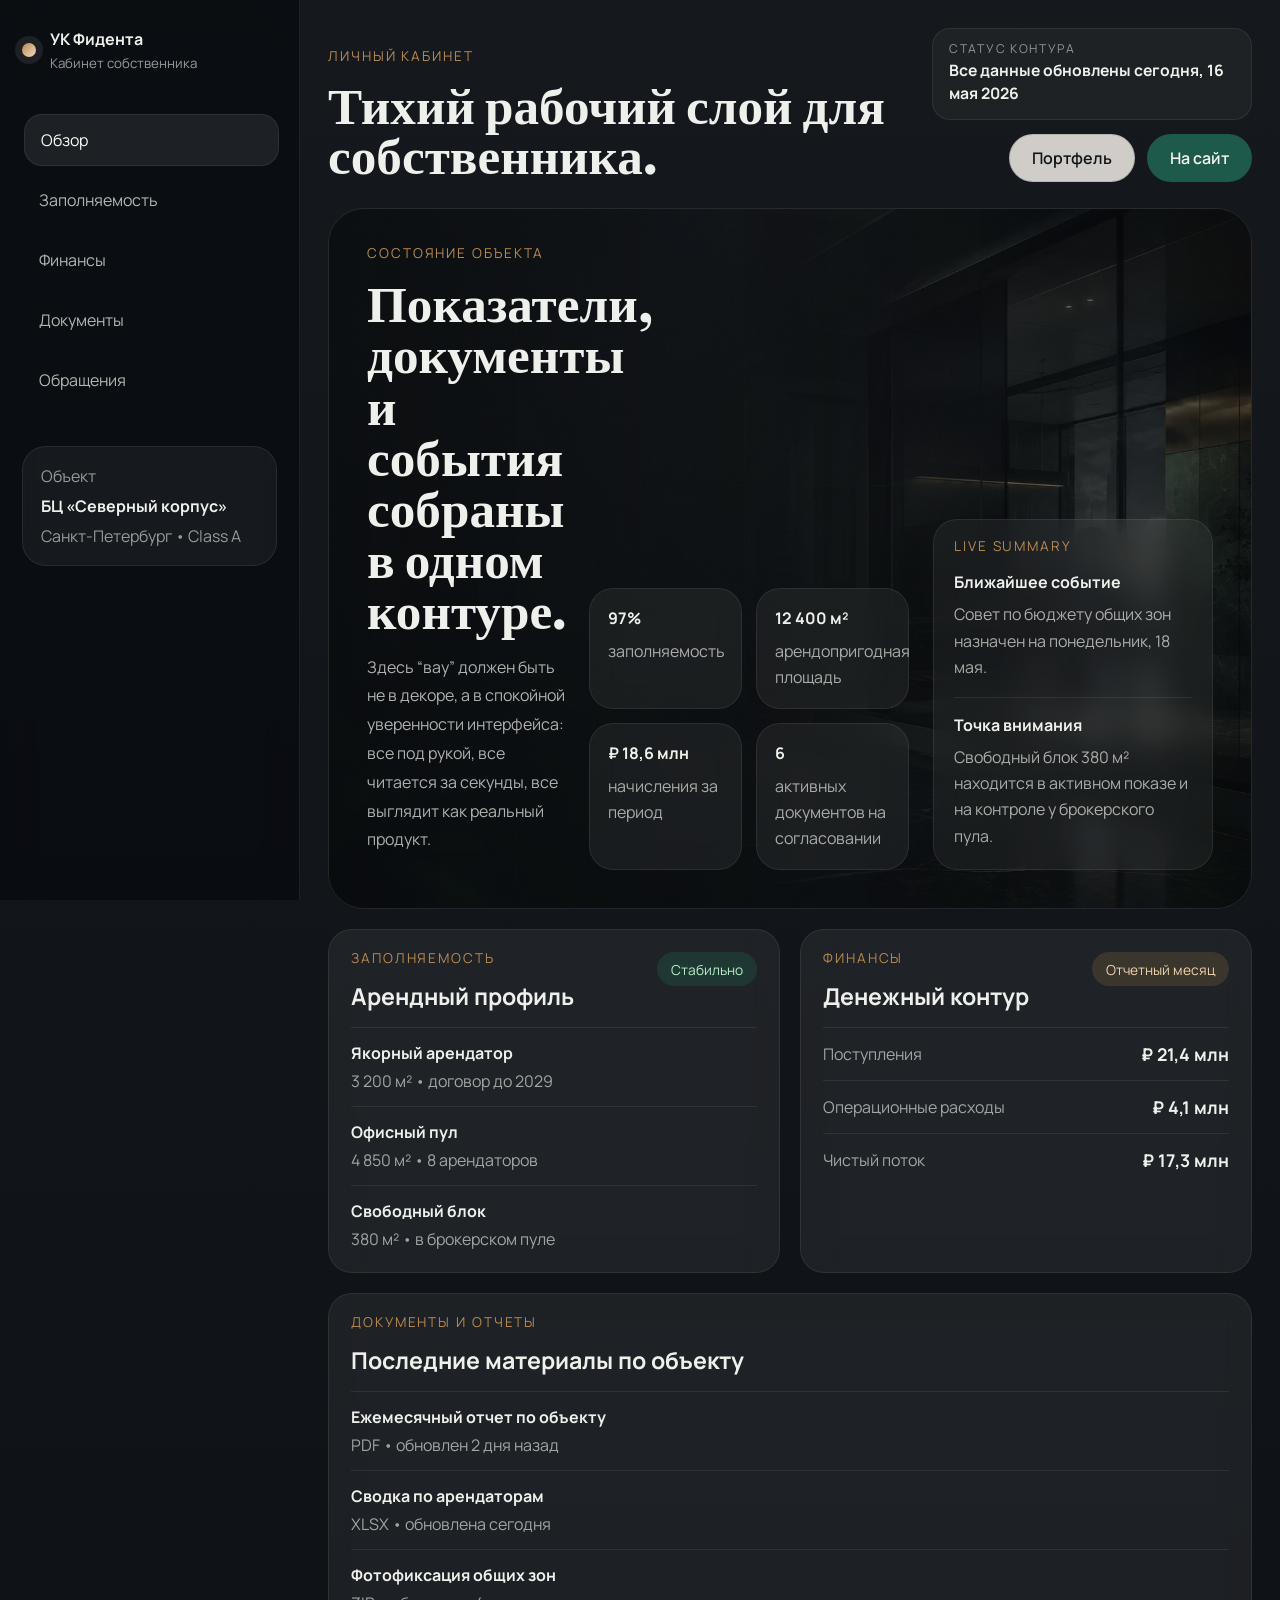
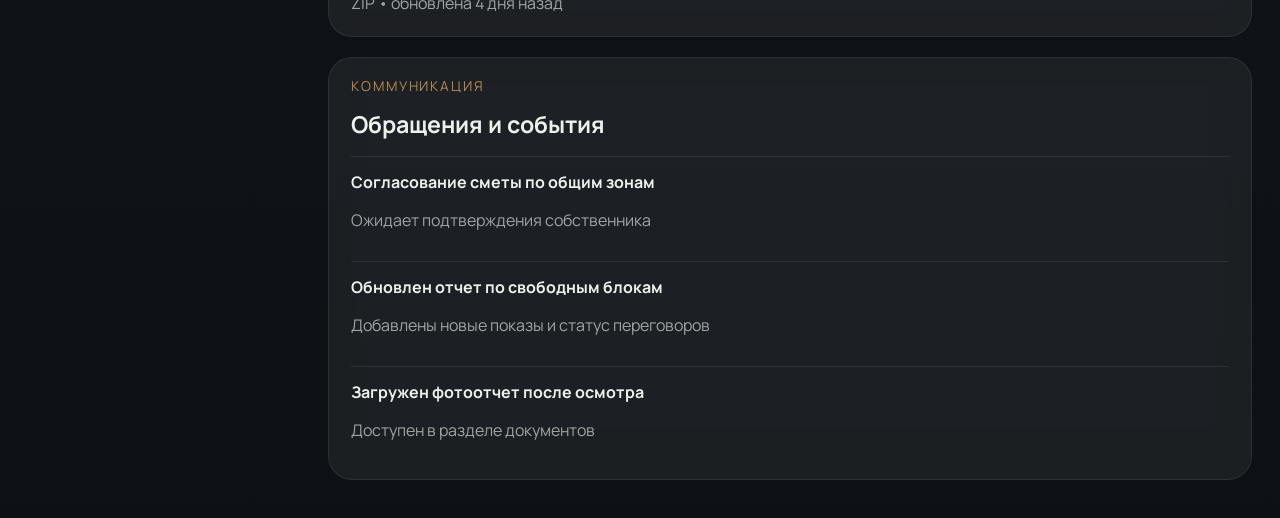
==== account.html @ 37220cd9 "Add files via upload" ====
<!doctype html>
<html lang="ru">
  
    <head>
      <meta charset="UTF-8" />
      <meta name="viewport" content="width=device-width, initial-scale=1.0" />
      <title>Кабинет собственника — УК Фидента</title>
      <meta name="description" content="Черновой концепт кабинета собственника для УК Фидента: показатели по объекту, заполняемость, документы, отчеты и обращения." />
      <link rel="preconnect" href="https://fonts.googleapis.com" />
      <link rel="preconnect" href="https://fonts.gstatic.com" crossorigin />
      <link
        href="https://fonts.googleapis.com/css2?family=Manrope:wght@400;500;600;700;800&family=Fraunces:opsz,wght@9..144,600;9..144,700&display=swap"
        rel="stylesheet"
      />
      <link rel="stylesheet" href="./styles.css" />
    </head>
  
  <body>
    <div class="dashboard-shell">
      
    <aside class="dashboard-sidebar reveal visible">
      <a class="dashboard-brand" href="./index.html">
        <span class="brand-mark"></span>
        <span>
          <strong>УК Фидента</strong>
          <small>Кабинет собственника</small>
        </span>
      </a>

      <nav class="dashboard-nav">
        <a class="dashboard-link active" href="#overview">Обзор</a>
        <a class="dashboard-link" href="#occupancy">Заполняемость</a>
        <a class="dashboard-link" href="#finance">Финансы</a>
        <a class="dashboard-link" href="#docs">Документы</a>
        <a class="dashboard-link" href="#requests">Обращения</a>
      </nav>

      <div class="dashboard-sidecard">
        <p>Объект</p>
        <strong>БЦ «Северный корпус»</strong>
        <span>Санкт-Петербург • Class A</span>
      </div>
    </aside>
  
      <main class="dashboard-main">
        
  <header class="dashboard-topbar reveal visible delay-1">
    <div>
      <p class="eyebrow">Личный кабинет</p>
      <h1>Тихий рабочий слой для собственника.</h1>
    </div>

    <div class="dashboard-topbar-side">
      <div class="dashboard-session">
        <span>Статус контура</span>
        <strong>Все данные обновлены сегодня, 16 мая 2026</strong>
      </div>

      <div class="dashboard-actions">
        <a class="button button-secondary" href="./objects.html">Портфель</a>
        <a class="button" href="./index.html">На сайт</a>
      </div>
    </div>
  </header>

  <section class="dashboard-hero reveal visible delay-2" id="overview">
    <div class="dashboard-hero-backdrop">
      <img src="./assets/fidenta-dashboard-backdrop.jpg" alt="" />
    </div>
    <div class="dashboard-hero-overlay"></div>

    <div class="dashboard-hero-content">
      <div class="dashboard-intro">
        <p class="eyebrow">Состояние объекта</p>
        <h2>Показатели, документы и события собраны в одном контуре.</h2>
        <p>
          Здесь “вау” должен быть не в декоре, а в спокойной уверенности интерфейса:
          все под рукой, все читается за секунды, все выглядит как реальный продукт.
        </p>
      </div>

      <div class="dashboard-kpis">
        <article>
          <span>97%</span>
          <p>заполняемость</p>
        </article>
        <article>
          <span>12 400 м²</span>
          <p>арендопригодная площадь</p>
        </article>
        <article>
          <span>₽ 18,6 млн</span>
          <p>начисления за период</p>
        </article>
        <article>
          <span>6</span>
          <p>активных документов на согласовании</p>
        </article>
      </div>

      <aside class="dashboard-hero-rail">
        <p class="eyebrow">Live summary</p>
        <div class="dashboard-rail-list">
          <article>
            <strong>Ближайшее событие</strong>
            <p>Совет по бюджету общих зон назначен на понедельник, 18 мая.</p>
          </article>
          <article>
            <strong>Точка внимания</strong>
            <p>Свободный блок 380 м² находится в активном показе и на контроле у брокерского пула.</p>
          </article>
        </div>
      </aside>
    </div>
  </section>

  <section class="dashboard-grid">
    <section class="dashboard-panel reveal" id="occupancy">
      <div class="panel-head">
        <div>
          <p class="eyebrow">Заполняемость</p>
          <h3>Арендный профиль</h3>
        </div>
        <span class="badge">Стабильно</span>
      </div>

      <div class="tenant-list">
        <article>
          <strong>Якорный арендатор</strong>
          <span>3 200 м² • договор до 2029</span>
        </article>
        <article>
          <strong>Офисный пул</strong>
          <span>4 850 м² • 8 арендаторов</span>
        </article>
        <article>
          <strong>Свободный блок</strong>
          <span>380 м² • в брокерском пуле</span>
        </article>
      </div>
    </section>

    <section class="dashboard-panel reveal delay-1" id="finance">
      <div class="panel-head">
        <div>
          <p class="eyebrow">Финансы</p>
          <h3>Денежный контур</h3>
        </div>
        <span class="badge badge-gold">Отчетный месяц</span>
      </div>

      <div class="finance-lines">
        <div><span>Поступления</span><strong>₽ 21,4 млн</strong></div>
        <div><span>Операционные расходы</span><strong>₽ 4,1 млн</strong></div>
        <div><span>Чистый поток</span><strong>₽ 17,3 млн</strong></div>
      </div>
    </section>

    <section class="dashboard-panel dashboard-panel-wide reveal delay-2" id="docs">
      <div class="panel-head">
        <div>
          <p class="eyebrow">Документы и отчеты</p>
          <h3>Последние материалы по объекту</h3>
        </div>
      </div>

      <div class="doc-list">
        <article>
          <strong>Ежемесячный отчет по объекту</strong>
          <span>PDF • обновлен 2 дня назад</span>
        </article>
        <article>
          <strong>Сводка по арендаторам</strong>
          <span>XLSX • обновлена сегодня</span>
        </article>
        <article>
          <strong>Фотофиксация общих зон</strong>
          <span>ZIP • обновлена 4 дня назад</span>
        </article>
      </div>
    </section>

    <section class="dashboard-panel dashboard-panel-wide reveal delay-3" id="requests">
      <div class="panel-head">
        <div>
          <p class="eyebrow">Коммуникация</p>
          <h3>Обращения и события</h3>
        </div>
      </div>

      <div class="activity-feed">
        <article>
          <strong>Согласование сметы по общим зонам</strong>
          <p>Ожидает подтверждения собственника</p>
        </article>
        <article>
          <strong>Обновлен отчет по свободным блокам</strong>
          <p>Добавлены новые показы и статус переговоров</p>
        </article>
        <article>
          <strong>Загружен фотоотчет после осмотра</strong>
          <p>Доступен в разделе документов</p>
        </article>
      </div>
    </section>
  </section>

      </main>
    </div>

    <script src="./app.js"></script>
  </body>
</html>
---- styles.css ----
:root {
  --bg: #f4efe7;
  --bg-soft: #efe7dc;
  --surface: rgba(255, 250, 244, 0.72);
  --surface-strong: rgba(255, 250, 244, 0.88);
  --ink: #111418;
  --muted: #505861;
  --line: rgba(17, 20, 24, 0.12);
  --accent: #1d5a4b;
  --accent-soft: #e0ebe7;
  --gold: #b88a4f;
  --shadow: 0 24px 60px rgba(15, 20, 24, 0.08);
  --radius: 22px;
  --content: min(1320px, calc(100vw - 56px));
}

* {
  box-sizing: border-box;
}

html {
  scroll-behavior: smooth;
}

body {
  margin: 0;
  font-family: "Manrope", sans-serif;
  color: var(--ink);
  background:
    radial-gradient(circle at top left, rgba(184, 138, 79, 0.12), transparent 22rem),
    radial-gradient(circle at 85% 22%, rgba(29, 90, 75, 0.08), transparent 26rem),
    linear-gradient(180deg, #f8f4ee 0%, var(--bg) 100%);
}

img {
  display: block;
  width: 100%;
}

a {
  color: inherit;
  text-decoration: none;
}

.site-shell {
  min-height: 100vh;
}

.topbar {
  position: fixed;
  z-index: 10;
  top: 20px;
  left: 50%;
  width: var(--content);
  transform: translateX(-50%);
  display: flex;
  align-items: center;
  justify-content: space-between;
  padding: 16px 18px;
  border: 1px solid rgba(255, 255, 255, 0.16);
  background: rgba(17, 20, 24, 0.48);
  backdrop-filter: blur(18px);
  border-radius: 999px;
  box-shadow: 0 18px 36px rgba(0, 0, 0, 0.14);
  transition:
    transform 220ms ease,
    padding 220ms ease,
    background 220ms ease,
    box-shadow 220ms ease,
    border-color 220ms ease;
}

.topbar.is-condensed {
  padding-top: 12px;
  padding-bottom: 12px;
  background: rgba(17, 20, 24, 0.72);
  box-shadow: 0 12px 28px rgba(0, 0, 0, 0.18);
}

.brand {
  display: inline-flex;
  align-items: center;
  gap: 14px;
}

.brand-mark {
  width: 14px;
  height: 14px;
  border-radius: 999px;
  background: linear-gradient(135deg, var(--gold), #f0dcc4);
  box-shadow: 0 0 0 7px rgba(255, 255, 255, 0.08);
}

.brand-copy {
  display: grid;
  gap: 1px;
  color: #f7f4ef;
}

.brand-copy strong {
  font-size: 0.95rem;
  font-weight: 700;
}

.brand-copy span {
  font-size: 0.74rem;
  color: rgba(247, 244, 239, 0.72);
}

.nav {
  display: inline-flex;
  gap: 28px;
  color: rgba(247, 244, 239, 0.84);
  font-size: 0.92rem;
}

.nav a {
  position: relative;
}

.nav a::after {
  content: "";
  position: absolute;
  left: 0;
  bottom: -5px;
  width: 100%;
  height: 1px;
  background: rgba(247, 244, 239, 0.7);
  transform: scaleX(0);
  transform-origin: right;
  transition: transform 220ms ease;
}

.nav a:hover::after {
  transform: scaleX(1);
  transform-origin: left;
}

.nav-dark {
  color: rgba(17, 20, 24, 0.78);
}

.nav-dark a::after {
  background: rgba(17, 20, 24, 0.7);
}

.button {
  display: inline-flex;
  align-items: center;
  justify-content: center;
  gap: 10px;
  min-height: 48px;
  padding: 0 22px;
  border: 1px solid transparent;
  border-radius: 999px;
  background: var(--accent);
  color: #f5f4f1;
  font-weight: 600;
  transition:
    transform 180ms ease,
    background 180ms ease,
    border-color 180ms ease,
    box-shadow 180ms ease;
}

.button:hover {
  transform: translateY(-2px);
  background: #143f35;
  box-shadow: 0 16px 30px rgba(20, 63, 53, 0.18);
}

.button-secondary {
  background: rgba(255, 250, 244, 0.8);
  color: var(--ink);
  border-color: rgba(17, 20, 24, 0.12);
}

.button-secondary:hover {
  background: rgba(255, 250, 244, 0.96);
}

.button-ghost {
  background: rgba(255, 255, 255, 0.08);
  border-color: rgba(255, 255, 255, 0.16);
}

.section-button {
  margin-top: 28px;
}

.text-link {
  display: inline-flex;
  align-items: center;
  margin-top: 26px;
  color: inherit;
  font-weight: 700;
  transition: transform 180ms ease, opacity 180ms ease;
}

.text-link::after {
  content: "↗";
  margin-left: 8px;
  font-size: 0.95rem;
  transition: transform 180ms ease;
}

.text-link:hover {
  transform: translateX(2px);
}

.text-link:hover::after {
  transform: translate(2px, -1px);
}

.hero {
  position: relative;
  min-height: 100svh;
  padding: 120px 0 52px;
  overflow: clip;
}

.hero-media,
.hero-overlay {
  position: absolute;
  inset: 0;
}

.hero-media img {
  width: 100%;
  height: 100%;
  object-fit: cover;
}

.hero-overlay {
  background:
    linear-gradient(90deg, rgba(10, 14, 17, 0.78) 0%, rgba(10, 14, 17, 0.52) 40%, rgba(10, 14, 17, 0.18) 100%),
    linear-gradient(180deg, rgba(10, 14, 17, 0.2) 0%, rgba(10, 14, 17, 0.48) 100%);
}

.hero-inner {
  position: relative;
  z-index: 1;
  width: var(--content);
  margin: 0 auto;
  min-height: calc(100svh - 172px);
  display: grid;
  align-content: end;
  gap: 30px;
}

.hero-stage {
  display: grid;
  grid-template-columns: minmax(0, 1.08fr) minmax(280px, 0.5fr);
  gap: 34px;
  align-items: end;
}

.hero-copy {
  max-width: 760px;
}

.hero-aside {
  justify-self: end;
  width: min(100%, 360px);
  padding: 28px 28px 30px;
  border-radius: 30px;
  background: linear-gradient(180deg, rgba(248, 244, 238, 0.12) 0%, rgba(248, 244, 238, 0.04) 100%);
  border: 1px solid rgba(248, 244, 238, 0.18);
  backdrop-filter: blur(16px);
  box-shadow: 0 28px 72px rgba(7, 10, 12, 0.16);
  transition:
    transform 260ms ease,
    border-color 260ms ease,
    box-shadow 260ms ease;
}

.hero-aside-label {
  margin: 0 0 18px;
  color: rgba(250, 247, 242, 0.72);
  font-size: 0.82rem;
  line-height: 1;
  letter-spacing: 0.16em;
  text-transform: uppercase;
}

.hero-aside-list {
  display: grid;
  gap: 18px;
}

.hero-aside-list article {
  padding-top: 18px;
  border-top: 1px solid rgba(248, 244, 238, 0.14);
}

.hero-aside-list article:first-child {
  padding-top: 0;
  border-top: 0;
}

.hero-aside-list span {
  display: block;
  margin-bottom: 9px;
  color: #faf7f2;
  font-weight: 700;
}

.hero-aside-list p {
  margin: 0;
  color: rgba(250, 247, 242, 0.7);
  line-height: 1.7;
}

.eyebrow {
  margin: 0 0 18px;
  font-size: 0.85rem;
  line-height: 1;
  text-transform: uppercase;
  letter-spacing: 0.14em;
  color: var(--gold);
}

.hero h1,
.section h2,
.footer h2 {
  margin: 0;
  font-family: "Fraunces", serif;
  font-weight: 700;
  letter-spacing: 0;
}

.hero h1 {
  max-width: 720px;
  color: #faf7f2;
  font-size: clamp(2.8rem, 5.6vw, 5.4rem);
  line-height: 0.92;
  text-wrap: balance;
}

.hero-text {
  max-width: 560px;
  margin: 24px 0 0;
  font-size: 1.08rem;
  line-height: 1.75;
  color: rgba(250, 247, 242, 0.78);
}

.hero-actions {
  display: flex;
  flex-wrap: wrap;
  gap: 14px;
  margin-top: 32px;
}

.hero-facts {
  display: grid;
  grid-template-columns: repeat(3, minmax(0, 1fr));
  gap: 16px;
  margin-top: 48px;
}

.hero-facts article {
  padding: 22px 24px 24px;
  border-radius: var(--radius);
  background: rgba(248, 244, 238, 0.12);
  border: 1px solid rgba(248, 244, 238, 0.18);
  backdrop-filter: blur(18px);
  transition:
    transform 240ms ease,
    border-color 240ms ease,
    background 240ms ease;
}

.hero-facts span {
  display: block;
  margin-bottom: 12px;
  color: #faf7f2;
  font-size: 1.65rem;
  font-weight: 700;
}

.hero-facts p {
  margin: 0;
  color: rgba(250, 247, 242, 0.74);
  line-height: 1.55;
}

.section {
  width: var(--content);
  margin: 0 auto;
  padding: 120px 0;
}

.section-grid,
.section-heading {
  display: grid;
  grid-template-columns: minmax(0, 1.18fr) minmax(260px, 0.82fr);
  gap: 56px;
  align-items: start;
}

.section h2,
.footer h2 {
  font-size: clamp(2rem, 4vw, 3.5rem);
  line-height: 1.02;
}

.section-copy,
.asset-copy p,
.callout-wrap p,
.footer-copy p {
  color: var(--muted);
  line-height: 1.8;
  font-size: 1.03rem;
}

.directions {
  padding-top: 40px;
}

.direction-layout {
  display: grid;
  grid-template-columns: minmax(0, 1.04fr) minmax(0, 0.96fr);
  gap: 24px;
  margin-top: 42px;
}

.direction-panel {
  padding: 34px 34px 38px;
  min-height: 100%;
  border-radius: 30px;
  background: linear-gradient(180deg, rgba(255, 251, 246, 0.9) 0%, rgba(239, 231, 220, 0.56) 100%);
  border: 1px solid rgba(17, 20, 24, 0.08);
  box-shadow: var(--shadow);
  transition:
    transform 240ms ease,
    box-shadow 240ms ease,
    border-color 240ms ease;
}

.direction-panel-accent {
  background:
    linear-gradient(180deg, rgba(30, 90, 75, 0.94) 0%, rgba(15, 42, 36, 0.98) 100%);
  color: #f7f2eb;
}

.direction-index {
  margin: 0 0 24px;
  color: var(--gold);
  font-size: 0.9rem;
  letter-spacing: 0.15em;
  text-transform: uppercase;
}

.direction-panel h3,
.timeline-step h3 {
  margin: 0;
  font-size: 1.65rem;
  line-height: 1.15;
}

.direction-panel p,
.timeline-step p {
  margin: 18px 0 0;
  color: inherit;
  line-height: 1.75;
}

.direction-panel:not(.direction-panel-accent) p {
  color: var(--muted);
}

.direction-panel ul {
  margin: 26px 0 0;
  padding: 0;
  list-style: none;
  display: grid;
  gap: 14px;
}

.direction-panel li {
  position: relative;
  padding-left: 22px;
  color: inherit;
}

.direction-panel:not(.direction-panel-accent) li {
  color: var(--ink);
}

.direction-panel li::before {
  content: "";
  position: absolute;
  left: 0;
  top: 0.62em;
  width: 8px;
  height: 8px;
  border-radius: 999px;
  background: var(--gold);
}

.asset-story {
  display: grid;
  grid-template-columns: 1.05fr 0.95fr;
  gap: 44px;
  align-items: stretch;
}

.asset-media {
  min-height: 620px;
  border-radius: 34px;
  overflow: hidden;
  box-shadow: var(--shadow);
}

.asset-media img {
  height: 100%;
  object-fit: cover;
}

.asset-copy {
  padding: 54px 8px 54px 10px;
  display: flex;
  flex-direction: column;
  justify-content: center;
}

.metrics-row {
  display: grid;
  gap: 18px;
  margin-top: 32px;
}

.metrics-row div {
  padding-top: 20px;
  border-top: 1px solid var(--line);
}

.metrics-row span {
  display: block;
  margin-bottom: 8px;
  color: var(--accent);
  font-weight: 700;
}

.timeline {
  display: grid;
  grid-template-columns: repeat(3, 1fr);
  gap: 22px;
  margin-top: 42px;
}

.timeline-step {
  position: relative;
  padding: 28px 24px 30px;
  border-top: 2px solid rgba(17, 20, 24, 0.16);
  background: rgba(255, 250, 244, 0.42);
}

.timeline-step::after {
  content: "";
  position: absolute;
  top: 26px;
  right: -11px;
  width: 1px;
  height: calc(100% - 52px);
  background: linear-gradient(180deg, rgba(17, 20, 24, 0.14) 0%, rgba(17, 20, 24, 0) 100%);
}

.timeline-step:last-child::after {
  display: none;
}

.timeline-step span {
  display: block;
  margin-bottom: 18px;
  color: var(--gold);
  font-size: 0.9rem;
  letter-spacing: 0.15em;
}

.callout-wrap {
  padding: 48px 52px;
  border-radius: 32px;
  background:
    linear-gradient(135deg, rgba(29, 90, 75, 0.98) 0%, rgba(18, 42, 36, 1) 100%);
  color: #f8f4ee;
  box-shadow: 0 28px 60px rgba(20, 34, 30, 0.24);
}

.callout-wrap p:not(.eyebrow) {
  max-width: 720px;
  color: rgba(248, 244, 238, 0.76);
}

.footer {
  width: var(--content);
  margin: 0 auto;
  padding: 0 0 86px;
  display: flex;
  align-items: end;
  justify-content: space-between;
  gap: 30px;
}

.footer-copy {
  max-width: 720px;
}

.footer-actions {
  display: flex;
  gap: 12px;
  flex-wrap: wrap;
}

.site-shell-light {
  background:
    radial-gradient(circle at top left, rgba(184, 138, 79, 0.08), transparent 24rem),
    linear-gradient(180deg, #fbf7f1 0%, #f2ece3 100%);
}

.topbar-light {
  background: rgba(255, 251, 246, 0.88);
  border-color: rgba(17, 20, 24, 0.08);
  box-shadow: 0 18px 36px rgba(17, 20, 24, 0.08);
}

.brand-dark .brand-mark {
  box-shadow: 0 0 0 7px rgba(29, 90, 75, 0.08);
}

.brand-copy-dark {
  color: var(--ink);
}

.brand-copy-dark span {
  color: rgba(17, 20, 24, 0.58);
}

.page-hero {
  width: var(--content);
  margin: 0 auto;
  padding: 170px 0 72px;
  display: grid;
  grid-template-columns: minmax(0, 0.92fr) minmax(0, 1.08fr);
  grid-template-areas:
    "media copy"
    "media panel";
  gap: 34px;
  align-items: stretch;
}

.page-hero-light {
  min-height: 100svh;
}

.page-hero-copy {
  grid-area: copy;
  padding: 42px 0 12px;
  display: flex;
  flex-direction: column;
  justify-content: center;
}

.page-hero-media {
  grid-area: media;
  min-height: 660px;
  border-radius: 34px;
  overflow: hidden;
  box-shadow: var(--shadow);
}

.page-hero-media img {
  width: 100%;
  height: 100%;
  object-fit: cover;
  transition: transform 900ms ease;
}

.page-hero h1 {
  margin: 0;
  max-width: 11ch;
  font-family: "Fraunces", serif;
  font-size: clamp(2.8rem, 5vw, 5rem);
  line-height: 0.94;
}

.hero-text-dark {
  color: var(--muted);
}

.hero-inline-stats {
  display: grid;
  grid-template-columns: repeat(2, minmax(0, 1fr));
  gap: 14px;
  margin-top: 26px;
}

.hero-inline-stats article {
  padding-top: 16px;
  border-top: 1px solid var(--line);
}

.hero-inline-stats span {
  display: block;
  margin-bottom: 8px;
  color: var(--accent);
  font-weight: 700;
}

.hero-inline-stats p {
  margin: 0;
  color: var(--muted);
  line-height: 1.7;
}

.page-hero-panel {
  grid-area: panel;
  padding: 28px;
  border-radius: 34px;
  background:
    linear-gradient(180deg, rgba(28, 71, 60, 0.96) 0%, rgba(15, 42, 36, 1) 100%);
  box-shadow: 0 28px 60px rgba(18, 28, 25, 0.18);
  align-self: end;
  transition:
    transform 260ms ease,
    box-shadow 260ms ease,
    border-color 260ms ease;
}

.stack-metrics {
  display: grid;
  gap: 16px;
  height: 100%;
}

.stack-metrics article {
  padding: 22px;
  border-radius: 24px;
  background: rgba(255, 250, 244, 0.08);
  border: 1px solid rgba(255, 250, 244, 0.12);
  transition:
    transform 220ms ease,
    background 220ms ease,
    border-color 220ms ease;
}

.stack-metrics span {
  display: block;
  margin-bottom: 10px;
  color: #faf7f2;
  font-weight: 700;
}

.stack-metrics p {
  margin: 0;
  color: rgba(250, 247, 242, 0.74);
  line-height: 1.7;
}

.split-band {
  display: grid;
  grid-template-columns: minmax(0, 1.08fr) minmax(0, 0.92fr);
  gap: 48px;
}

.split-band-list {
  display: grid;
  gap: 18px;
}

.split-band-stage {
  display: grid;
  grid-template-columns: minmax(0, 1fr) minmax(250px, 0.86fr);
  gap: 24px;
  align-items: start;
}

.check-item {
  display: grid;
  grid-template-columns: 16px 1fr;
  gap: 14px;
  align-items: start;
  padding-top: 18px;
  border-top: 1px solid var(--line);
}

.check-item span {
  display: block;
  width: 10px;
  height: 10px;
  margin-top: 0.6em;
  border-radius: 999px;
  background: var(--gold);
}

.check-item p {
  margin: 0;
  color: var(--ink);
  line-height: 1.7;
}

.investor-note {
  padding: 28px;
  border-radius: 28px;
  background: linear-gradient(180deg, rgba(255, 251, 246, 0.95) 0%, rgba(239, 231, 220, 0.72) 100%);
  border: 1px solid rgba(17, 20, 24, 0.08);
  box-shadow: var(--shadow);
  transition:
    transform 240ms ease,
    box-shadow 240ms ease,
    border-color 240ms ease;
}

.investor-note h3 {
  margin: 0;
  font-size: 1.5rem;
  line-height: 1.15;
}

.investor-note p:last-child {
  margin: 16px 0 0;
  color: var(--muted);
  line-height: 1.75;
}

.asset-story-wide {
  grid-template-columns: 0.92fr 1.08fr;
}

.objects-hero {
  position: relative;
  min-height: 100svh;
  padding: 118px 0 56px;
  overflow: clip;
}

.objects-hero-media,
.objects-hero-overlay {
  position: absolute;
  inset: 0;
}

.objects-hero-media img {
  width: 100%;
  height: 100%;
  object-fit: cover;
  transition: transform 900ms ease;
}

.objects-hero-overlay {
  background:
    linear-gradient(90deg, rgba(12, 16, 20, 0.82) 0%, rgba(12, 16, 20, 0.52) 45%, rgba(12, 16, 20, 0.16) 100%),
    linear-gradient(180deg, rgba(12, 16, 20, 0.12) 0%, rgba(12, 16, 20, 0.54) 100%);
}

.objects-hero-inner {
  position: relative;
  z-index: 1;
  width: var(--content);
  margin: 0 auto;
  min-height: calc(100svh - 174px);
  display: grid;
  align-content: end;
}

.objects-copy {
  max-width: 760px;
}

.objects-copy h1 {
  margin: 0;
  max-width: 11ch;
  color: #faf7f2;
  font-family: "Fraunces", serif;
  font-size: clamp(2.8rem, 5.8vw, 5.5rem);
  line-height: 0.94;
  text-wrap: balance;
}

.objects-fact-strip {
  display: grid;
  grid-template-columns: repeat(3, minmax(0, 1fr));
  gap: 16px;
  margin-top: 44px;
}

.objects-fact-strip article {
  padding: 22px 24px;
  border-radius: 24px;
  background: rgba(248, 244, 238, 0.1);
  border: 1px solid rgba(248, 244, 238, 0.16);
  backdrop-filter: blur(16px);
}

.objects-fact-strip span {
  display: block;
  margin-bottom: 10px;
  color: #faf7f2;
  font-weight: 700;
}

.objects-fact-strip p {
  margin: 0;
  color: rgba(250, 247, 242, 0.72);
  line-height: 1.65;
}

.cards-grid {
  display: grid;
  gap: 24px;
  margin-top: 42px;
}

.cards-grid-portfolio {
  grid-template-columns: repeat(12, minmax(0, 1fr));
}

.property-card {
  display: grid;
  align-content: start;
  grid-column: span 4;
  border-radius: 30px;
  overflow: hidden;
  background: rgba(255, 251, 246, 0.9);
  border: 1px solid rgba(17, 20, 24, 0.08);
  box-shadow: var(--shadow);
  transition:
    transform 240ms ease,
    box-shadow 240ms ease,
    border-color 240ms ease,
    background 240ms ease;
}

.property-card:hover {
  transform: translateY(-8px);
  box-shadow: 0 28px 60px rgba(15, 20, 24, 0.14);
  border-color: rgba(29, 90, 75, 0.18);
}

.property-image {
  aspect-ratio: 0.95;
}

.property-image img {
  width: 100%;
  height: 100%;
  object-fit: cover;
}

.property-copy {
  padding: 22px 22px 28px;
}

.property-meta {
  margin: 0 0 14px;
  color: var(--gold);
  font-size: 0.84rem;
  line-height: 1.4;
  letter-spacing: 0.1em;
  text-transform: uppercase;
}

.property-copy h3 {
  margin: 0;
  font-size: 1.45rem;
  line-height: 1.15;
}

.property-copy p:last-child {
  margin: 16px 0 0;
  color: var(--muted);
  line-height: 1.75;
}

.property-card-featured {
  grid-column: span 8;
  grid-template-columns: minmax(0, 1.04fr) minmax(280px, 0.96fr);
}

.property-card-featured .property-image {
  aspect-ratio: auto;
  min-height: 100%;
}

.property-card-featured .property-copy {
  padding: 30px 28px 34px;
  display: flex;
  flex-direction: column;
  justify-content: end;
}

.property-card-featured h3 {
  font-size: clamp(1.8rem, 2.3vw, 2.5rem);
}

.property-highlights {
  display: flex;
  flex-wrap: wrap;
  gap: 10px;
  margin-top: 22px;
}

.property-highlights span {
  display: inline-flex;
  align-items: center;
  min-height: 36px;
  padding: 0 14px;
  border-radius: 999px;
  background: rgba(29, 90, 75, 0.08);
  color: var(--accent);
  font-size: 0.88rem;
  font-weight: 700;
}

.showcase-panel {
  display: grid;
  grid-template-columns: minmax(0, 0.95fr) minmax(0, 1.05fr);
  gap: 42px;
  padding: 52px 48px;
  border-radius: 34px;
  background: linear-gradient(180deg, rgba(255, 251, 246, 0.94) 0%, rgba(239, 231, 220, 0.72) 100%);
  border: 1px solid rgba(17, 20, 24, 0.08);
  box-shadow: var(--shadow);
  transition:
    transform 240ms ease,
    box-shadow 240ms ease,
    border-color 240ms ease;
}

.showcase-right {
  display: grid;
  gap: 18px;
}

.showcase-right div {
  padding-top: 18px;
  border-top: 1px solid var(--line);
}

.showcase-right span {
  display: block;
  margin-bottom: 10px;
  color: var(--accent);
  font-weight: 700;
}

.showcase-right p {
  margin: 0;
  color: var(--muted);
  line-height: 1.75;
}

.application-panel {
  padding: 42px;
  border-radius: 34px;
  background: rgba(255, 251, 246, 0.82);
  border: 1px solid rgba(17, 20, 24, 0.08);
  box-shadow: var(--shadow);
  transition:
    transform 240ms ease,
    box-shadow 240ms ease,
    border-color 240ms ease;
}

.application-shell {
  display: grid;
  grid-template-columns: minmax(0, 0.84fr) minmax(0, 1.16fr);
  gap: 36px;
  align-items: start;
}

.application-steps {
  display: grid;
  gap: 16px;
  margin-top: 28px;
}

.application-steps article {
  display: grid;
  grid-template-columns: 38px 1fr;
  gap: 14px;
  align-items: start;
  padding-top: 16px;
  border-top: 1px solid var(--line);
}

.application-steps span {
  display: inline-flex;
  align-items: center;
  justify-content: center;
  width: 38px;
  height: 38px;
  border-radius: 999px;
  background: rgba(29, 90, 75, 0.08);
  color: var(--accent);
  font-size: 0.82rem;
  font-weight: 800;
  letter-spacing: 0.08em;
}

.application-steps p {
  margin: 6px 0 0;
  color: var(--muted);
  line-height: 1.7;
}

.application-form {
  display: grid;
  grid-template-columns: repeat(2, minmax(0, 1fr));
  gap: 18px;
  margin-top: 32px;
}

.application-form label {
  display: grid;
  gap: 10px;
}

.application-form label.full {
  grid-column: 1 / -1;
}

.application-form span {
  font-size: 0.92rem;
  font-weight: 600;
}

.application-form input,
.application-form textarea {
  width: 100%;
  border: 1px solid rgba(17, 20, 24, 0.12);
  border-radius: 18px;
  background: rgba(255, 255, 255, 0.92);
  padding: 16px 18px;
  font: inherit;
  color: var(--ink);
  transition:
    border-color 180ms ease,
    box-shadow 180ms ease,
    transform 180ms ease;
}

.application-form input:focus,
.application-form textarea:focus {
  outline: none;
  transform: translateY(-1px);
  border-color: rgba(29, 90, 75, 0.36);
  box-shadow: 0 0 0 4px rgba(29, 90, 75, 0.08);
}

.application-form textarea {
  resize: vertical;
  min-height: 132px;
}

.application-form button {
  margin-top: 8px;
  width: fit-content;
}

.detail-hero {
  position: relative;
  min-height: 100svh;
  padding: 118px 0 56px;
  overflow: clip;
}

.detail-hero-media,
.detail-hero-overlay {
  position: absolute;
  inset: 0;
}

.detail-hero-media img {
  width: 100%;
  height: 100%;
  object-fit: cover;
  transition: transform 900ms ease;
}

.detail-hero-overlay {
  background:
    linear-gradient(90deg, rgba(10, 14, 18, 0.84) 0%, rgba(10, 14, 18, 0.56) 42%, rgba(10, 14, 18, 0.16) 100%),
    linear-gradient(180deg, rgba(10, 14, 18, 0.12) 0%, rgba(10, 14, 18, 0.58) 100%);
}

.detail-hero-inner {
  position: relative;
  z-index: 1;
  width: var(--content);
  margin: 0 auto;
  min-height: calc(100svh - 174px);
  display: grid;
  align-content: end;
  gap: 28px;
}

.detail-hero-stage {
  display: grid;
  grid-template-columns: minmax(0, 1.04fr) minmax(280px, 0.5fr);
  gap: 30px;
  align-items: end;
}

.detail-hero-copy {
  max-width: 820px;
}

.detail-hero-rail {
  justify-self: end;
  width: min(100%, 360px);
  padding: 28px;
  border-radius: 28px;
  background: linear-gradient(180deg, rgba(248, 244, 238, 0.12) 0%, rgba(248, 244, 238, 0.04) 100%);
  border: 1px solid rgba(248, 244, 238, 0.16);
  backdrop-filter: blur(16px);
  box-shadow: 0 28px 72px rgba(7, 10, 12, 0.16);
  transition:
    transform 260ms ease,
    box-shadow 260ms ease,
    border-color 260ms ease;
}

.detail-rail-label {
  margin: 0 0 18px;
  color: rgba(250, 247, 242, 0.72);
  font-size: 0.82rem;
  line-height: 1;
  letter-spacing: 0.16em;
  text-transform: uppercase;
}

.detail-rail-list {
  display: grid;
  gap: 16px;
}

.detail-rail-list article {
  padding-top: 16px;
  border-top: 1px solid rgba(248, 244, 238, 0.14);
}

.detail-rail-list article:first-child {
  padding-top: 0;
  border-top: 0;
}

.detail-rail-list span {
  display: block;
  margin-bottom: 8px;
  color: #faf7f2;
  font-weight: 700;
}

.detail-rail-list p {
  margin: 0;
  color: rgba(250, 247, 242, 0.72);
  line-height: 1.7;
}

.detail-hero-copy h1 {
  margin: 0;
  max-width: 11ch;
  color: #faf7f2;
  font-family: "Fraunces", serif;
  font-size: clamp(2.9rem, 5.9vw, 5.7rem);
  line-height: 0.93;
  text-wrap: balance;
}

.detail-stats {
  display: grid;
  grid-template-columns: repeat(4, minmax(0, 1fr));
  gap: 16px;
  margin-top: 42px;
}

.detail-stats article {
  padding: 22px;
  border-radius: 24px;
  background: rgba(248, 244, 238, 0.1);
  border: 1px solid rgba(248, 244, 238, 0.16);
  backdrop-filter: blur(16px);
}

.detail-stats span {
  display: block;
  margin-bottom: 10px;
  color: #faf7f2;
  font-size: 1.42rem;
  font-weight: 700;
}

.detail-stats p {
  margin: 0;
  color: rgba(250, 247, 242, 0.72);
  line-height: 1.65;
}

.gallery-layout {
  display: grid;
  grid-template-columns: minmax(0, 0.82fr) minmax(0, 1.18fr);
  gap: 28px;
  align-items: stretch;
}

.gallery-tall,
.gallery-wide {
  border-radius: 30px;
  overflow: hidden;
  box-shadow: var(--shadow);
}

.gallery-tall {
  min-height: 620px;
}

.gallery-tall img,
.gallery-wide img {
  width: 100%;
  height: 100%;
  object-fit: cover;
}

.gallery-stack {
  display: grid;
  grid-template-rows: 0.8fr 1.2fr;
  gap: 24px;
}

.gallery-note {
  padding: 34px;
  border-radius: 30px;
  background: rgba(255, 251, 246, 0.88);
  border: 1px solid rgba(17, 20, 24, 0.08);
  box-shadow: var(--shadow);
  transition:
    transform 240ms ease,
    box-shadow 240ms ease,
    border-color 240ms ease;
}

.gallery-note p:last-child {
  color: var(--muted);
  line-height: 1.75;
}

.detail-cards {
  display: grid;
  grid-template-columns: repeat(3, minmax(0, 1fr));
  gap: 24px;
}

.detail-ledger {
  display: grid;
  grid-template-columns: repeat(3, minmax(0, 1fr));
  gap: 18px;
  margin-bottom: 28px;
}

.detail-ledger div {
  padding-top: 18px;
  border-top: 1px solid var(--line);
}

.detail-ledger span {
  display: block;
  margin-bottom: 8px;
  color: var(--accent);
  font-weight: 700;
}

.detail-ledger p {
  margin: 0;
  color: var(--muted);
  line-height: 1.7;
}

.detail-card {
  padding: 30px 28px 32px;
  border-top: 2px solid rgba(17, 20, 24, 0.16);
  background: rgba(255, 250, 244, 0.52);
  min-height: 100%;
  transition:
    transform 240ms ease,
    background 240ms ease,
    border-color 240ms ease;
}

.detail-card-featured {
  grid-column: span 2;
}

.detail-card h3 {
  margin: 0;
  font-size: 1.45rem;
  line-height: 1.15;
}

.detail-card p:last-child {
  margin: 16px 0 0;
  color: var(--muted);
  line-height: 1.75;
}

.dashboard-shell {
  min-height: 100vh;
  display: grid;
  grid-template-columns: 300px 1fr;
  background: linear-gradient(180deg, #15191d 0%, #0d1115 100%);
  color: #edf0eb;
}

.dashboard-sidebar {
  position: sticky;
  top: 0;
  height: 100vh;
  padding: 28px 22px;
  border-right: 1px solid rgba(255, 255, 255, 0.08);
  background: rgba(8, 11, 14, 0.72);
  backdrop-filter: blur(20px);
}

.dashboard-brand {
  display: inline-flex;
  align-items: center;
  gap: 14px;
}

.dashboard-brand span:last-child {
  display: grid;
  gap: 4px;
}

.dashboard-brand strong {
  font-size: 1rem;
}

.dashboard-brand small {
  color: rgba(237, 240, 235, 0.62);
}

.dashboard-nav {
  display: grid;
  gap: 8px;
  margin-top: 42px;
}

.dashboard-link {
  padding: 14px 16px;
  border-radius: 18px;
  color: rgba(237, 240, 235, 0.74);
  transition:
    background 180ms ease,
    color 180ms ease,
    transform 180ms ease,
    border-color 180ms ease;
  border: 1px solid transparent;
}

.dashboard-link:hover,
.dashboard-link.active {
  background: rgba(255, 255, 255, 0.08);
  color: #f8faf6;
  transform: translateX(2px);
}

.dashboard-sidecard {
  display: grid;
  gap: 8px;
  margin-top: 40px;
  padding: 18px;
  border-radius: 24px;
  background: rgba(255, 255, 255, 0.05);
  border: 1px solid rgba(255, 255, 255, 0.08);
}

.dashboard-sidecard p,
.dashboard-sidecard span {
  margin: 0;
  color: rgba(237, 240, 235, 0.6);
}

.dashboard-main {
  padding: 28px 28px 38px;
}

.dashboard-topbar {
  display: flex;
  align-items: end;
  justify-content: space-between;
  gap: 24px;
  margin-bottom: 22px;
}

.dashboard-topbar-side {
  display: grid;
  gap: 14px;
  justify-items: end;
}

.dashboard-session {
  display: grid;
  gap: 4px;
  padding: 14px 16px;
  min-width: 320px;
  border-radius: 18px;
  background: rgba(255, 255, 255, 0.04);
  border: 1px solid rgba(255, 255, 255, 0.08);
  transition:
    transform 240ms ease,
    background 240ms ease,
    border-color 240ms ease;
}

.dashboard-session span {
  color: rgba(237, 240, 235, 0.56);
  font-size: 0.76rem;
  line-height: 1;
  letter-spacing: 0.14em;
  text-transform: uppercase;
}

.dashboard-session strong {
  font-size: 0.98rem;
  line-height: 1.45;
}

.dashboard-topbar h1 {
  margin: 0;
  font-family: "Fraunces", serif;
  font-size: clamp(2.2rem, 4vw, 3.8rem);
  line-height: 0.98;
}

.dashboard-actions {
  display: flex;
  gap: 12px;
  flex-wrap: wrap;
}

.dashboard-hero {
  position: relative;
  overflow: hidden;
  border-radius: 36px;
  min-height: 480px;
  border: 1px solid rgba(255, 255, 255, 0.08);
}

.dashboard-hero-backdrop,
.dashboard-hero-overlay {
  position: absolute;
  inset: 0;
}

.dashboard-hero-backdrop img {
  width: 100%;
  height: 100%;
  object-fit: cover;
  transition: transform 900ms ease;
}

.dashboard-hero-overlay {
  background:
    linear-gradient(90deg, rgba(9, 12, 15, 0.82) 0%, rgba(9, 12, 15, 0.56) 45%, rgba(9, 12, 15, 0.2) 100%),
    linear-gradient(180deg, rgba(9, 12, 15, 0.28) 0%, rgba(9, 12, 15, 0.5) 100%);
}

.dashboard-hero-content {
  position: relative;
  z-index: 1;
  display: grid;
  grid-template-columns: minmax(0, 0.95fr) minmax(280px, 0.78fr) minmax(260px, 0.62fr);
  gap: 24px;
  align-items: end;
  height: 100%;
  padding: 34px;
}

.dashboard-intro h2 {
  margin: 0;
  font-family: "Fraunces", serif;
  font-size: clamp(2rem, 4vw, 3.4rem);
  line-height: 1;
}

.dashboard-intro p:last-child {
  max-width: 640px;
  color: rgba(237, 240, 235, 0.72);
  line-height: 1.8;
}

.dashboard-kpis {
  display: grid;
  grid-template-columns: repeat(2, minmax(0, 1fr));
  gap: 14px;
}

.dashboard-hero-rail {
  padding: 20px;
  border-radius: 24px;
  background: rgba(255, 255, 255, 0.05);
  border: 1px solid rgba(255, 255, 255, 0.08);
  backdrop-filter: blur(14px);
  transition:
    transform 240ms ease,
    background 240ms ease,
    border-color 240ms ease;
}

.dashboard-rail-list {
  display: grid;
  gap: 16px;
}

.dashboard-rail-list article {
  padding-top: 16px;
  border-top: 1px solid rgba(255, 255, 255, 0.08);
}

.dashboard-rail-list article:first-child {
  padding-top: 0;
  border-top: 0;
}

.dashboard-rail-list strong {
  display: block;
  margin-bottom: 8px;
}

.dashboard-rail-list p {
  margin: 0;
  color: rgba(237, 240, 235, 0.68);
  line-height: 1.65;
}

.dashboard-kpis article,
.dashboard-panel {
  border-radius: 24px;
  background: rgba(255, 255, 255, 0.06);
  border: 1px solid rgba(255, 255, 255, 0.08);
  backdrop-filter: blur(14px);
  transition:
    transform 220ms ease,
    border-color 220ms ease,
    background 220ms ease;
}

.dashboard-kpis article:hover,
.dashboard-panel:hover {
  transform: translateY(-4px);
  border-color: rgba(184, 138, 79, 0.26);
  background: rgba(255, 255, 255, 0.08);
}

.dashboard-kpis article {
  padding: 18px;
}

.dashboard-kpis span {
  display: block;
  margin-bottom: 10px;
  font-weight: 700;
}

.dashboard-kpis p {
  margin: 0;
  color: rgba(237, 240, 235, 0.68);
  line-height: 1.6;
}

.dashboard-grid {
  display: grid;
  grid-template-columns: repeat(2, minmax(0, 1fr));
  gap: 20px;
  margin-top: 20px;
}

.dashboard-panel {
  padding: 22px;
}

.dashboard-panel-wide {
  grid-column: 1 / -1;
}

.panel-head {
  display: flex;
  align-items: start;
  justify-content: space-between;
  gap: 16px;
  margin-bottom: 18px;
}

.panel-head h3 {
  margin: 0;
  font-size: 1.45rem;
  line-height: 1.1;
}

.badge {
  display: inline-flex;
  align-items: center;
  min-height: 34px;
  padding: 0 14px;
  border-radius: 999px;
  background: rgba(40, 184, 120, 0.14);
  color: #b6ebca;
  font-size: 0.86rem;
}

.badge-gold {
  background: rgba(184, 138, 79, 0.18);
  color: #f0d3ad;
}

.tenant-list,
.doc-list,
.activity-feed,
.finance-lines {
  display: grid;
  gap: 14px;
}

.tenant-list article,
.doc-list article,
.activity-feed article,
.finance-lines div {
  padding-top: 14px;
  border-top: 1px solid rgba(255, 255, 255, 0.08);
}

.tenant-list strong,
.doc-list strong,
.activity-feed strong {
  display: block;
  margin-bottom: 6px;
}

.tenant-list span,
.doc-list span,
.activity-feed p,
.finance-lines span {
  color: rgba(237, 240, 235, 0.64);
}

.finance-lines div {
  display: flex;
  align-items: center;
  justify-content: space-between;
  gap: 16px;
}

.finance-lines strong {
  font-size: 1.1rem;
}

@media (min-width: 1280px) {
  .topbar {
    top: 22px;
    padding-left: 22px;
    padding-right: 22px;
  }

  .hero {
    padding-top: 132px;
    padding-bottom: 60px;
  }

  .hero h1 {
    max-width: 12ch;
    font-size: clamp(4rem, 5.2vw, 6.35rem);
  }

  .hero-text {
    max-width: 590px;
    font-size: 1.1rem;
  }

  .hero-facts {
    grid-template-columns: 1.3fr 1fr 1fr;
    gap: 18px;
    margin-top: 18px;
  }

  .section {
    padding: 136px 0;
  }

  .asset-story,
  .asset-story-wide {
    grid-template-columns: minmax(0, 1fr) minmax(320px, 0.86fr);
  }

  .asset-media {
    min-height: 700px;
  }

  .page-hero {
    padding-top: 184px;
    padding-bottom: 90px;
  }

  .page-hero h1,
  .objects-copy h1,
  .detail-hero-copy h1 {
    max-width: 12ch;
  }

  .page-hero-panel {
    padding: 32px;
  }

  .hero-inline-stats {
    max-width: 640px;
  }

  .objects-hero,
  .detail-hero {
    padding-top: 132px;
    padding-bottom: 60px;
  }

  .detail-hero-stage {
    grid-template-columns: minmax(0, 1.02fr) minmax(320px, 0.48fr);
  }

  .detail-ledger {
    grid-template-columns: 1.08fr 1fr 0.92fr;
  }

  .objects-fact-strip {
    grid-template-columns: 1.2fr 1fr 1fr;
  }

  .property-card-featured .property-copy {
    padding-right: 34px;
  }

  .showcase-left h2 {
    max-width: 10ch;
  }

  .application-shell {
    gap: 52px;
  }

  .dashboard-hero-content {
    grid-template-columns: minmax(0, 1fr) minmax(320px, 0.86fr) minmax(280px, 0.68fr);
    padding: 38px;
  }

  .dashboard-topbar {
    margin-bottom: 26px;
  }
}

.reveal {
  opacity: 0;
  transform: translateY(28px) scale(0.985);
  transition:
    opacity 760ms ease,
    transform 760ms cubic-bezier(0.22, 1, 0.36, 1);
}

.reveal.visible {
  opacity: 1;
  transform: translateY(0) scale(1);
}

.motion-surface {
  position: relative;
  transform-style: preserve-3d;
}

.motion-surface::before {
  content: "";
  position: absolute;
  inset: 0;
  border-radius: inherit;
  background:
    radial-gradient(
      240px circle at var(--mx, 50%) var(--my, 50%),
      rgba(255, 255, 255, 0.14),
      transparent 55%
    );
  opacity: 0;
  pointer-events: none;
  transition: opacity 220ms ease;
}

.motion-surface:hover::before {
  opacity: 1;
}

@media (hover: hover) and (pointer: fine) {
  .hero-aside:hover,
  .page-hero-panel:hover,
  .investor-note:hover,
  .application-panel:hover,
  .detail-hero-rail:hover,
  .gallery-note:hover,
  .showcase-panel:hover,
  .dashboard-session:hover,
  .dashboard-hero-rail:hover {
    transform: translateY(-6px);
    box-shadow: 0 34px 72px rgba(15, 20, 24, 0.16);
  }

  .hero-facts article:hover {
    transform: translateY(-4px);
    border-color: rgba(248, 244, 238, 0.3);
    background: rgba(248, 244, 238, 0.16);
  }

  .direction-panel:hover {
    transform: translateY(-8px);
    box-shadow: 0 30px 66px rgba(15, 20, 24, 0.12);
    border-color: rgba(29, 90, 75, 0.16);
  }

  .stack-metrics article:hover,
  .detail-card:hover {
    transform: translateY(-4px);
  }

  .stack-metrics article:hover {
    background: rgba(255, 250, 244, 0.12);
    border-color: rgba(255, 250, 244, 0.18);
  }

  .showcase-panel:hover,
  .application-panel:hover,
  .gallery-note:hover,
  .investor-note:hover {
    border-color: rgba(29, 90, 75, 0.16);
  }

  .detail-card:hover {
    background: rgba(255, 250, 244, 0.72);
    border-top-color: rgba(29, 90, 75, 0.3);
  }

  .dashboard-link:hover,
  .dashboard-link.active {
    border-color: rgba(255, 255, 255, 0.08);
  }
}

.delay-1 {
  transition-delay: 80ms;
}

.delay-2 {
  transition-delay: 160ms;
}

.delay-3 {
  transition-delay: 240ms;
}

.delay-4 {
  transition-delay: 320ms;
}

@media (max-width: 1080px) {
  .topbar {
    border-radius: 28px;
    width: min(100vw - 28px, 1180px);
    top: 14px;
    padding: 16px;
  }

  .nav {
    display: none;
  }

  .hero-facts,
  .hero-stage,
  .section-grid,
  .section-heading,
  .direction-layout,
  .asset-story,
  .page-hero,
  .split-band,
  .split-band-stage,
  .detail-stats,
  .detail-ledger,
  .detail-hero-stage,
  .gallery-layout,
  .detail-cards,
  .objects-fact-strip,
  .cards-grid-portfolio,
  .showcase-panel,
  .timeline,
  .footer,
  .dashboard-shell,
  .application-shell,
  .dashboard-hero-content,
  .dashboard-kpis,
  .dashboard-grid {
    grid-template-columns: 1fr;
  }

  .dashboard-sidebar {
    position: relative;
    height: auto;
    border-right: 0;
    border-bottom: 1px solid rgba(255, 255, 255, 0.08);
  }

  .dashboard-main {
    padding-top: 18px;
  }

  .hero-inner {
    min-height: auto;
    padding-top: 72px;
  }

  .hero-aside {
    width: 100%;
    justify-self: stretch;
  }

  .detail-hero-rail {
    width: 100%;
    justify-self: stretch;
  }

  .timeline-step::after {
    display: none;
  }

  .asset-media {
    min-height: 420px;
  }

  .property-card,
  .property-card-featured {
    grid-column: auto;
  }

  .property-card-featured {
    grid-template-columns: 1fr;
  }

  .detail-card-featured {
    grid-column: auto;
  }

  .dashboard-topbar-side {
    justify-items: start;
  }

  .dashboard-session {
    min-width: 0;
    width: 100%;
  }

  .application-form {
    grid-template-columns: 1fr;
  }

  .footer {
    align-items: start;
  }
}

@media (max-width: 720px) {
  :root {
    --content: min(100vw - 28px, 1180px);
    --radius: 18px;
  }

  .topbar {
    align-items: start;
    gap: 14px;
    flex-direction: column;
  }

  .dashboard-topbar {
    align-items: start;
    flex-direction: column;
  }

  .dashboard-topbar-side {
    width: 100%;
  }

  .hero {
    padding-top: 148px;
  }

  .hero h1 {
    max-width: 10ch;
    font-size: clamp(2.35rem, 11vw, 3.25rem);
    line-height: 0.96;
  }

  .hero-text {
    font-size: 1rem;
  }

  .hero-inline-stats {
    grid-template-columns: 1fr;
  }

  .page-hero {
    padding-top: 148px;
    gap: 20px;
    grid-template-areas:
      "copy"
      "media"
      "panel";
  }

  .page-hero h1 {
    max-width: 9ch;
    font-size: clamp(2.15rem, 10vw, 3rem);
    line-height: 0.98;
  }

  .objects-hero {
    padding-top: 148px;
  }

  .detail-hero {
    padding-top: 148px;
  }

  .dashboard-hero {
    min-height: auto;
  }

  .objects-copy h1 {
    max-width: 8ch;
    font-size: clamp(2.2rem, 10vw, 3.2rem);
    line-height: 0.98;
  }

  .detail-hero-copy h1 {
    max-width: 8ch;
    font-size: clamp(2.2rem, 10vw, 3.25rem);
    line-height: 0.98;
  }

  .dashboard-topbar h1,
  .dashboard-intro h2 {
    font-size: clamp(1.9rem, 9vw, 2.9rem);
  }

  .gallery-stack {
    grid-template-rows: auto auto;
  }

  .gallery-tall {
    min-height: 420px;
  }

  .application-shell {
    gap: 28px;
  }

  .property-highlights {
    gap: 8px;
  }

  .hero-facts article,
  .hero-aside,
  .direction-panel,
  .callout-wrap,
  .page-hero-panel,
  .application-panel,
  .gallery-note,
  .investor-note,
  .detail-hero-rail,
  .dashboard-hero-rail {
    padding-left: 22px;
    padding-right: 22px;
  }

  .showcase-panel {
    padding: 24px 22px;
  }

  .section,
  .footer {
    padding-top: 84px;
  }

  .section h2,
  .footer h2 {
    font-size: clamp(1.9rem, 9vw, 2.7rem);
  }

  .asset-copy {
    padding: 12px 0 0;
  }
}
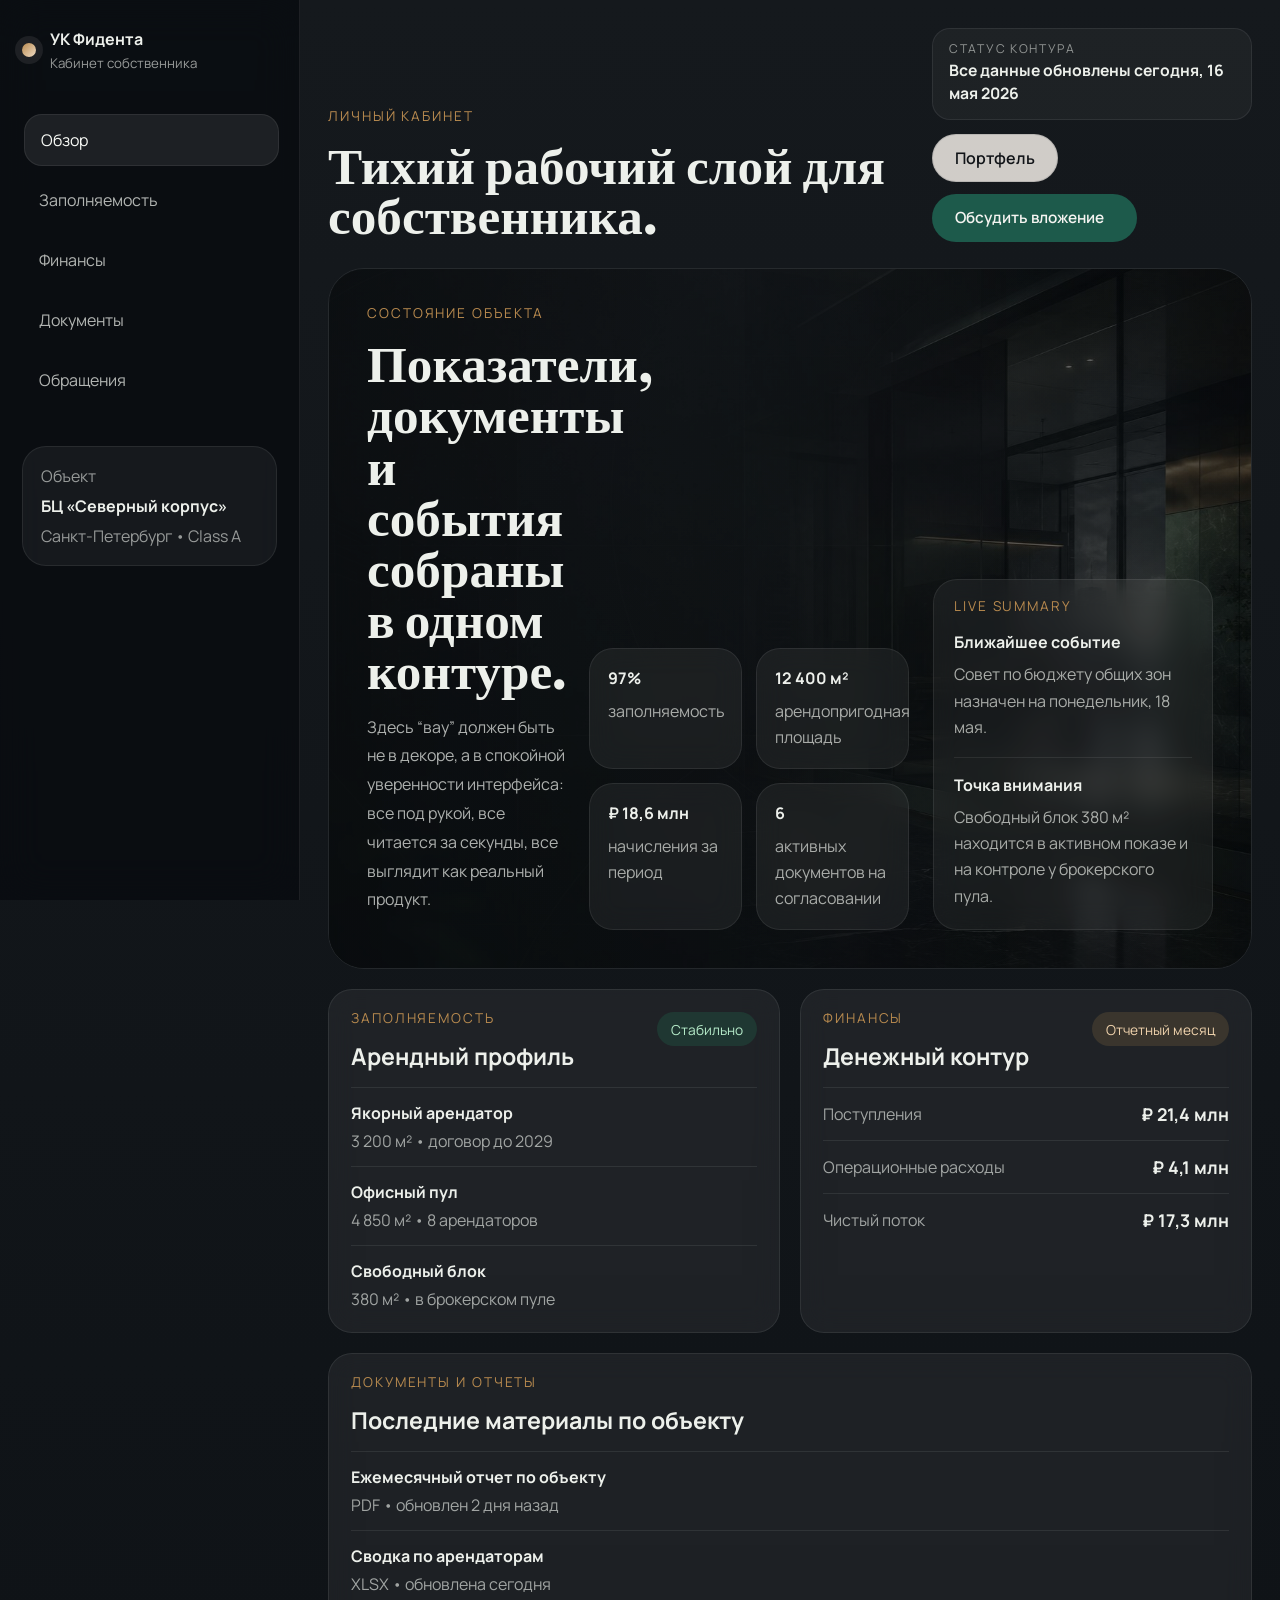
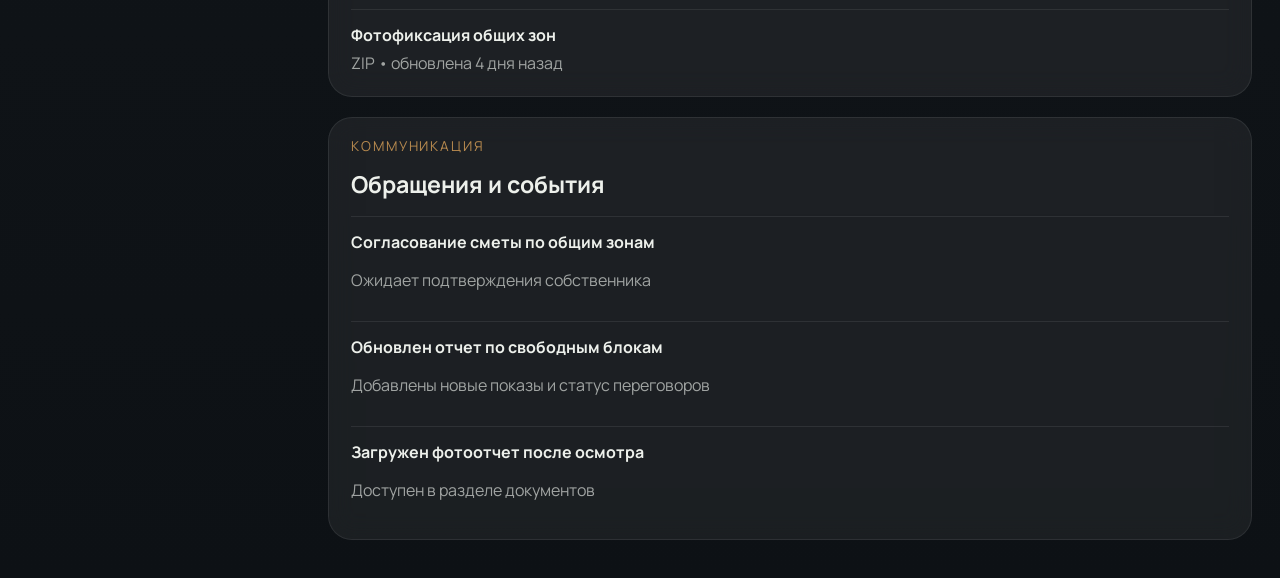
==== commit 6c27556d: "Update account.html" ====
--- a/account.html
+++ b/account.html
@@ -13,6 +13,7 @@
         rel="stylesheet"
       />
       <link rel="stylesheet" href="./styles.css" />
+      <link rel="stylesheet" href="./v4-quest1.css" />
     </head>
   
   <body>
--- a/v4-quest1.css
+++ b/v4-quest1.css
@@ -0,0 +1,51 @@
+/* V4 Quest 1: header polish */
+
+.topbar > .button {
+  font-size: 0 !important;
+  min-width: 132px;
+}
+
+.topbar > .button::before {
+  content: "Войти в ЛК";
+  font-size: 0.96rem;
+  line-height: 1;
+}
+
+@media (max-width: 760px) {
+  .topbar {
+    gap: 12px;
+  }
+
+  .topbar .brand {
+    min-width: 0;
+    flex: 1 1 auto;
+  }
+
+  .topbar .brand-copy strong {
+    font-size: clamp(1.18rem, 4.9vw, 1.55rem) !important;
+  }
+
+  .topbar .brand-copy span {
+    font-size: clamp(0.72rem, 2.7vw, 0.9rem) !important;
+  }
+
+  .topbar > .button {
+    min-width: 112px;
+    padding-left: 16px;
+    padding-right: 16px;
+  }
+
+  .topbar > .button::before {
+    font-size: 0.86rem;
+  }
+}
+
+.dashboard-actions .button:last-child {
+  font-size: 0 !important;
+}
+
+.dashboard-actions .button:last-child::before {
+  content: "Обсудить вложение";
+  font-size: 0.96rem;
+  line-height: 1;
+}
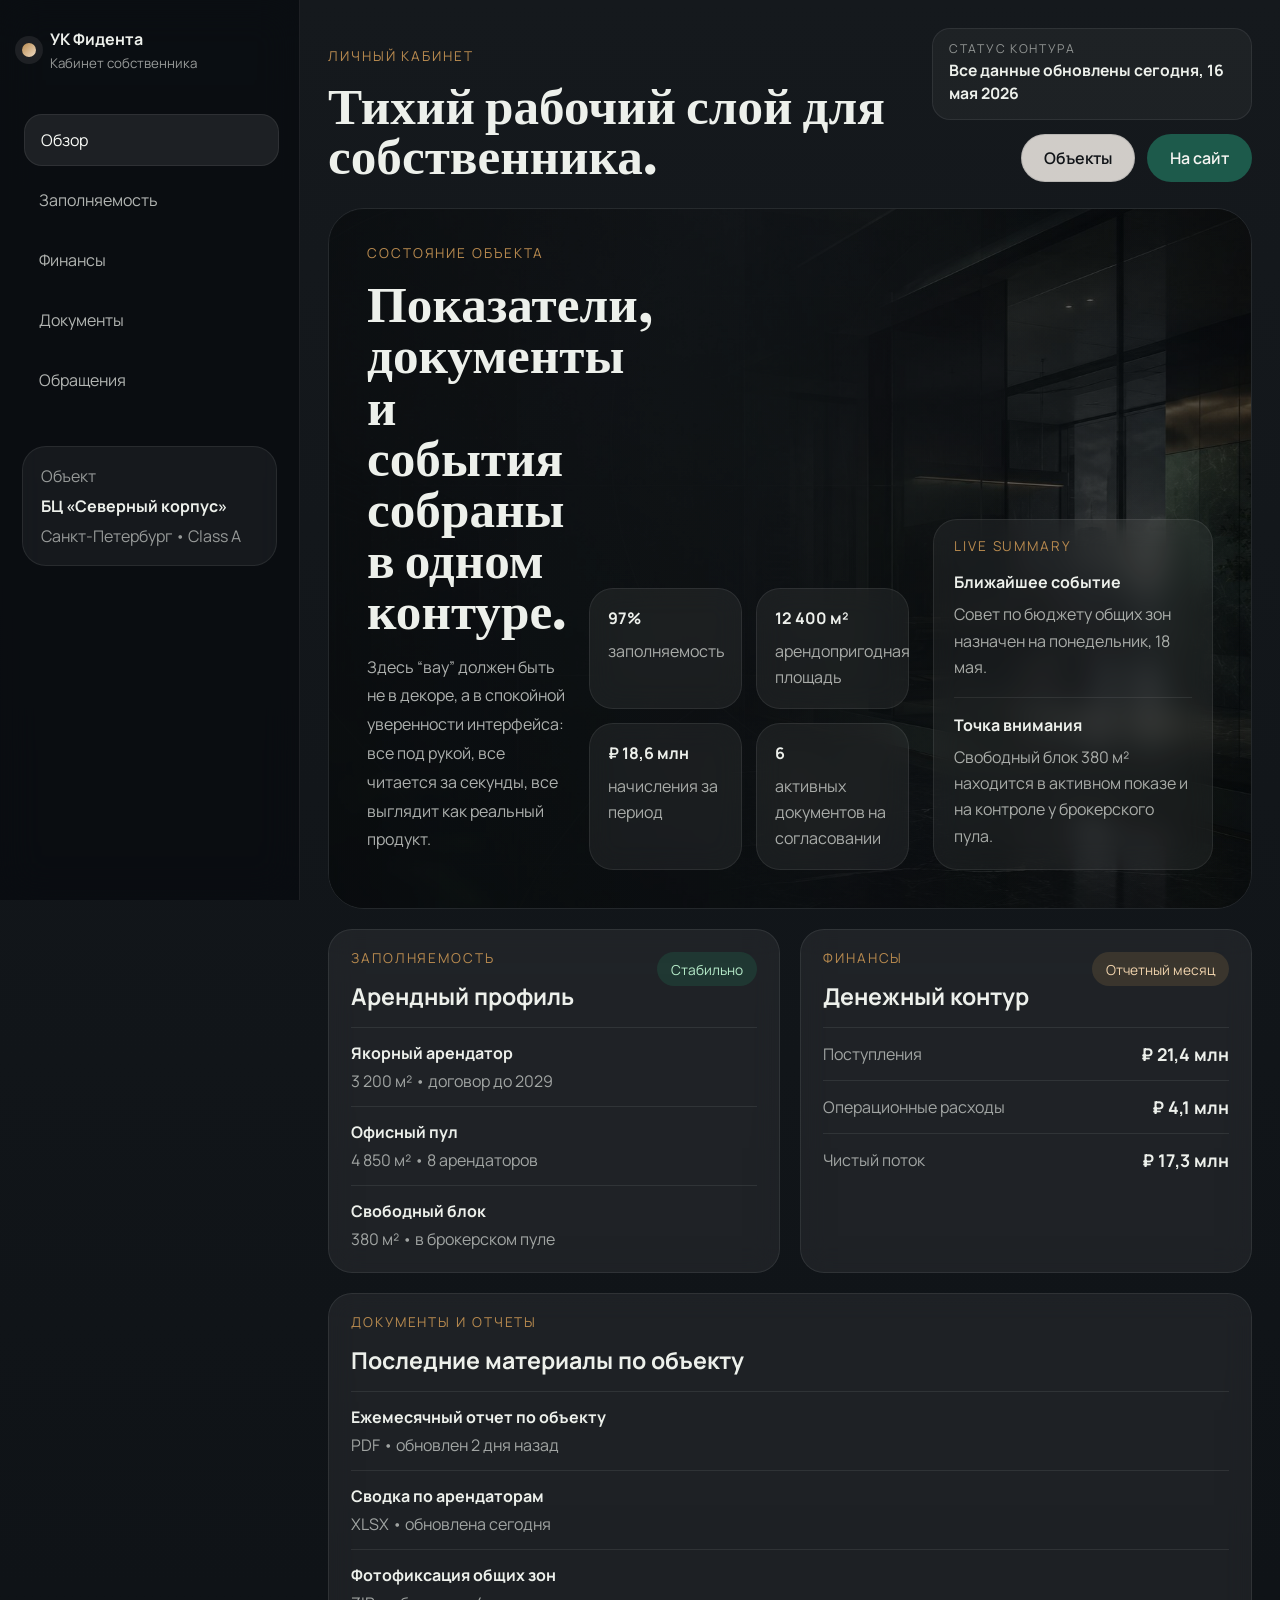
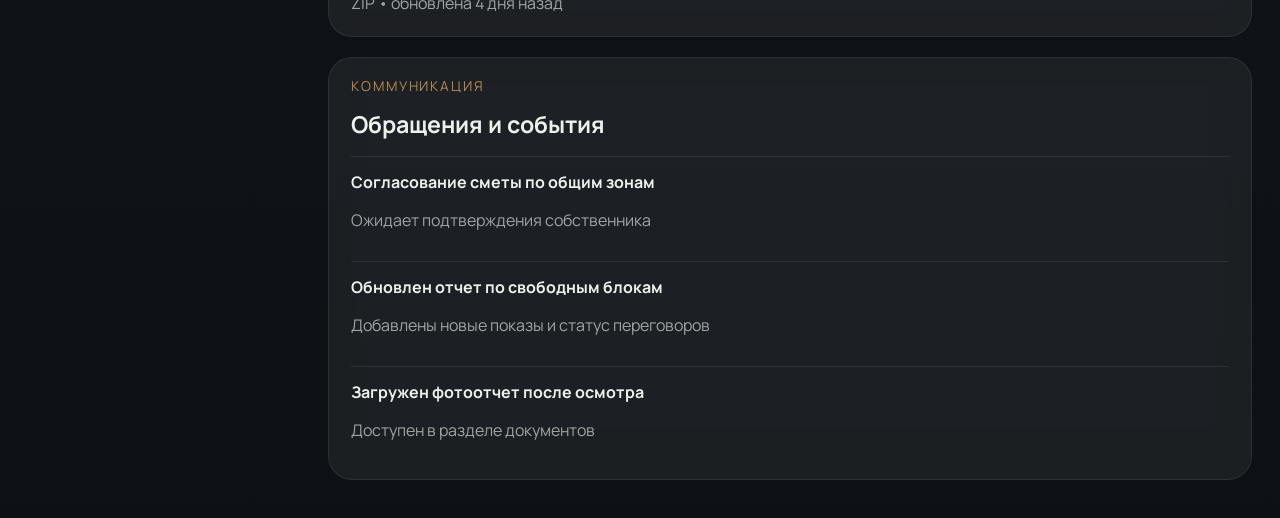
==== commit 5110a337: "Rename account portfolio button" ====
--- a/account.html
+++ b/account.html
@@ -58,7 +58,7 @@
       </div>
 
       <div class="dashboard-actions">
-        <a class="button button-secondary" href="./objects.html">Портфель</a>
+        <a class="button button-secondary" href="./objects.html">Объекты</a>
         <a class="button" href="./index.html">На сайт</a>
       </div>
     </div>
--- a/v4-quest1.css
+++ b/v4-quest1.css
@@ -1,51 +1,547 @@
-/* V4 Quest 1: header polish */
-
-.topbar > .button {
-  font-size: 0 !important;
-  min-width: 132px;
-}
-
-.topbar > .button::before {
-  content: "Войти в ЛК";
-  font-size: 0.96rem;
-  line-height: 1;
-}
-
-@media (max-width: 760px) {
+@import url('https://fonts.googleapis.com/css2?family=Tenor+Sans&display=swap');
+
+/* Fidenta v4 stabilization layer. Visual overrides live here; JS contains behavior only. */
+
+.topbar {
+  background: linear-gradient(135deg, rgba(252, 247, 239, 0.84), rgba(226, 215, 199, 0.66)) !important;
+  border-color: rgba(255, 255, 255, 0.56) !important;
+  box-shadow:
+    0 20px 56px rgba(31, 26, 20, 0.14),
+    inset 0 1px 0 rgba(255, 255, 255, 0.58) !important;
+  backdrop-filter: blur(22px) saturate(1.04) !important;
+  -webkit-backdrop-filter: blur(22px) saturate(1.04) !important;
+}
+
+.topbar.is-condensed {
+  background: linear-gradient(135deg, rgba(252, 247, 239, 0.90), rgba(226, 215, 199, 0.72)) !important;
+}
+
+.topbar .brand {
+  gap: 16px !important;
+}
+
+.topbar .brand-mark,
+.topbar.brand-dark .brand-mark,
+.brand-dark .brand-mark {
+  display: block !important;
+  width: 46px !important;
+  height: 46px !important;
+  min-width: 46px !important;
+  min-height: 46px !important;
+  max-width: 46px !important;
+  max-height: 46px !important;
+  flex: 0 0 46px !important;
+  aspect-ratio: 1 / 1 !important;
+  border-radius: 50% !important;
+  border: 0 !important;
+  outline: 0 !important;
+  transform: none !important;
+  box-shadow: none !important;
+  background: linear-gradient(135deg, var(--gold), #f0dcc4) !important;
+}
+
+.topbar .brand-copy {
+  color: rgba(21, 20, 17, 0.91) !important;
+}
+
+.topbar .brand-copy strong {
+  font-family: "Tenor Sans", "Manrope", system-ui, -apple-system, BlinkMacSystemFont, "Segoe UI", sans-serif !important;
+  font-weight: 500 !important;
+  letter-spacing: -0.035em !important;
+  line-height: 0.98 !important;
+  color: rgba(21, 20, 17, 0.91) !important;
+  text-shadow: 0 1px 0 rgba(255,255,255,0.30), 0 10px 22px rgba(17,20,24,0.045) !important;
+}
+
+.topbar .brand-copy span {
+  color: rgba(21, 20, 17, 0.58) !important;
+}
+
+.topbar .nav {
+  color: rgba(21, 20, 17, 0.72) !important;
+  font-weight: 560 !important;
+}
+
+.topbar .nav a::after {
+  background: rgba(21, 20, 17, 0.42) !important;
+}
+
+.hero-actions .button,
+.section-button {
+  position: relative !important;
+  overflow: hidden !important;
+  isolation: isolate !important;
+  border-width: 1px !important;
+  backdrop-filter: blur(18px) saturate(1.04) !important;
+  -webkit-backdrop-filter: blur(18px) saturate(1.04) !important;
+}
+
+.hero-actions .button::after,
+.section-button::after {
+  content: "" !important;
+  position: absolute !important;
+  inset: 1px 1px auto 1px !important;
+  height: 48% !important;
+  border-radius: inherit !important;
+  background: linear-gradient(180deg, rgba(255,255,255,0.22), rgba(255,255,255,0)) !important;
+  opacity: 0.72 !important;
+  pointer-events: none !important;
+  z-index: -1 !important;
+}
+
+.hero-actions .button:not(.button-secondary) {
+  background: linear-gradient(180deg, rgba(31, 103, 85, 0.96), rgba(24, 86, 71, 0.98)) !important;
+  border-color: rgba(255, 255, 255, 0.14) !important;
+  box-shadow:
+    inset 0 1px 0 rgba(255,255,255,0.18),
+    inset 0 -1px 0 rgba(0,0,0,0.14),
+    0 18px 38px rgba(14, 56, 47, 0.22) !important;
+}
+
+.hero-actions .button-secondary,
+.section-button.button-secondary {
+  background: linear-gradient(135deg, rgba(255,250,244,0.76), rgba(238,229,216,0.58)) !important;
+  color: rgba(17, 20, 24, 0.88) !important;
+  border-color: rgba(126, 101, 68, 0.14) !important;
+  box-shadow:
+    inset 0 1px 0 rgba(255,255,255,0.72),
+    inset 0 -1px 0 rgba(126,101,68,0.08),
+    0 14px 34px rgba(31,26,20,0.07) !important;
+}
+
+.intro { padding-bottom: 34px !important; }
+.intro .section-grid { min-height: 0 !important; gap: clamp(40px, 8vw, 120px) !important; }
+.directions { padding-top: 34px !important; }
+.asset-story { padding-bottom: 64px !important; }
+.model { padding-top: 42px !important; padding-bottom: 42px !important; }
+.model .section-heading { gap: 36px !important; }
+.model .eyebrow { margin-bottom: 14px !important; }
+
+@media (min-width: 861px) {
+  .topbar { min-height: 74px !important; padding: 14px 22px !important; }
+
+  .topbar::after {
+    display: none !important;
+    content: none !important;
+    width: 0 !important;
+    height: 0 !important;
+    min-width: 0 !important;
+    flex-basis: 0 !important;
+    border: 0 !important;
+    box-shadow: none !important;
+    background: none !important;
+  }
+
+  .topbar .brand-copy strong { font-size: 1.08rem !important; }
+
+  .topbar > .button {
+    display: inline-flex !important;
+    align-items: center !important;
+    justify-content: center !important;
+    flex: 0 0 auto !important;
+    width: auto !important;
+    min-width: 158px !important;
+    max-width: none !important;
+    height: 44px !important;
+    min-height: 44px !important;
+    max-height: 44px !important;
+    padding: 0 24px !important;
+    margin-left: 18px !important;
+    border-radius: 999px !important;
+    font-size: 0.94rem !important;
+    line-height: 1 !important;
+    font-weight: 600 !important;
+    letter-spacing: -0.01em !important;
+    color: rgba(21,20,17,.84) !important;
+    border: 1px solid rgba(126,101,68,.14) !important;
+    background: linear-gradient(135deg, rgba(255,250,244,.64), rgba(234,224,210,.46)) !important;
+    box-shadow: inset 0 1px 0 rgba(255,255,255,.74), inset 0 -1px 0 rgba(126,101,68,.06), 0 12px 24px rgba(31,26,20,.06) !important;
+    backdrop-filter: blur(18px) saturate(1.04) !important;
+    -webkit-backdrop-filter: blur(18px) saturate(1.04) !important;
+  }
+
+  .topbar > .button::before {
+    display: none !important;
+    content: none !important;
+    width: 0 !important;
+    height: 0 !important;
+    background: none !important;
+  }
+
+  .hero { min-height: 88svh !important; padding-top: 104px !important; padding-bottom: 34px !important; }
+  .hero-inner { min-height: calc(88svh - 138px) !important; align-content: center !important; gap: 22px !important; }
+  .hero-stage { align-items: center !important; }
+  .hero-text { margin-top: 18px !important; }
+  .hero-actions { margin-top: 24px !important; }
+
+  .intro {
+    padding-top: 76px !important;
+    padding-bottom: 10px !important;
+  }
+
+  .intro .section-grid {
+    gap: 48px !important;
+  }
+
+  .directions {
+    padding-top: 8px !important;
+    padding-bottom: 76px !important;
+  }
+
+  .directions .section-heading {
+    margin-bottom: 20px !important;
+    gap: 40px !important;
+  }
+
+  .direction-layout {
+    margin-top: 22px !important;
+  }
+
+  .direction-panel {
+    padding: 28px 28px 30px !important;
+  }
+
+  .objects-hero {
+    min-height: 82svh !important;
+    padding-top: 104px !important;
+    padding-bottom: 34px !important;
+  }
+
+  .objects-hero-inner {
+    min-height: calc(82svh - 138px) !important;
+    align-content: center !important;
+    gap: 28px !important;
+  }
+
+  .objects-hero-row {
+    display: grid !important;
+    grid-template-columns: minmax(0, .86fr) minmax(260px, .34fr) !important;
+    gap: 36px !important;
+    align-items: end !important;
+  }
+
+  .objects-copy h1 {
+    max-width: 9.8ch !important;
+  }
+
+  .objects-copy .hero-text {
+    max-width: 540px !important;
+    margin-top: 22px !important;
+  }
+
+  .objects-portfolio-badge {
+    justify-self: end !important;
+    width: min(100%, 330px) !important;
+    padding: 24px 24px 22px !important;
+    border-radius: 28px !important;
+    background: linear-gradient(180deg, rgba(248,244,238,.13), rgba(248,244,238,.055)) !important;
+    border: 1px solid rgba(248,244,238,.18) !important;
+    box-shadow: 0 26px 70px rgba(7,10,12,.16) !important;
+    backdrop-filter: blur(18px) !important;
+    -webkit-backdrop-filter: blur(18px) !important;
+    color: rgba(250,247,242,.78) !important;
+  }
+
+  .objects-portfolio-badge p {
+    margin: 0 0 18px !important;
+    color: rgba(250,247,242,.64) !important;
+    font-size: .78rem !important;
+    letter-spacing: .15em !important;
+    text-transform: uppercase !important;
+  }
+
+  .objects-portfolio-badge div {
+    padding-top: 14px !important;
+    margin-top: 14px !important;
+    border-top: 1px solid rgba(248,244,238,.14) !important;
+  }
+
+  .objects-portfolio-badge span {
+    display: block !important;
+    color: #faf7f2 !important;
+    font-weight: 700 !important;
+    font-size: 1.22rem !important;
+    margin-bottom: 4px !important;
+  }
+
+  .objects-portfolio-badge small {
+    color: rgba(250,247,242,.66) !important;
+    line-height: 1.45 !important;
+  }
+
+  .objects-portfolio-badge ul {
+    display: flex !important;
+    flex-wrap: wrap !important;
+    gap: 8px !important;
+    margin: 18px 0 0 !important;
+    padding: 0 !important;
+    list-style: none !important;
+  }
+
+  .objects-portfolio-badge li {
+    padding: 6px 10px !important;
+    border-radius: 999px !important;
+    background: rgba(255,255,255,.08) !important;
+    border: 1px solid rgba(255,255,255,.09) !important;
+    color: rgba(250,247,242,.72) !important;
+    font-size: .76rem !important;
+  }
+
+  .objects-fact-strip {
+    margin-top: 6px !important;
+    gap: 12px !important;
+  }
+
+  .objects-fact-strip article {
+    padding: 18px 20px !important;
+    border-radius: 22px !important;
+  }
+}
+
+/* Footer */
+.footer.footer-finished {
+  width: var(--content) !important;
+  max-width: 1320px !important;
+  margin: 0 auto 44px !important;
+  padding: 30px 38px 26px !important;
+  display: grid !important;
+  grid-template-columns: minmax(0, 1fr) minmax(180px, .34fr) !important;
+  gap: 14px !important;
+  align-items: start !important;
+  overflow: hidden !important;
+  border-radius: 32px !important;
+  background: #111418 !important;
+  color: rgba(248,244,238,0.78) !important;
+  box-shadow: 0 30px 70px rgba(17,20,24,0.18) !important;
+}
+
+.footer-finished .footer-main {
+  display: grid !important;
+  grid-template-columns: repeat(3, minmax(0, 1fr)) !important;
+  gap: 12px !important;
+  min-width: 0 !important;
+  padding: 0 !important;
+}
+
+.footer-finished .footer-brand-block,
+.footer-finished .footer-col,
+.footer-finished .demo-footer-nav {
+  min-width: 0 !important;
+  min-height: 210px !important;
+  padding: 18px !important;
+  border-radius: 22px !important;
+  background: rgba(255,255,255,0.032) !important;
+  border: 1px solid rgba(255,255,255,0.075) !important;
+}
+
+.footer-finished .footer-brand { margin-bottom: 16px !important; }
+.footer-finished .footer-brand .brand-mark { display: none !important; }
+.footer-finished .footer-brand-block p { max-width: 19ch !important; }
+
+.footer-finished .footer-brand-block p,
+.footer-finished .footer-col a {
+  font-size: 0.88rem !important;
+  line-height: 1.5 !important;
+}
+
+.footer-finished .footer-col a {
+  display: block !important;
+  margin-bottom: 10px !important;
+}
+
+.footer-finished .footer-title,
+.footer-finished .demo-footer-nav span {
+  margin-top: 0 !important;
+  margin-bottom: 12px !important;
+  color: rgba(248,244,238,0.42) !important;
+  letter-spacing: 0.14em !important;
+  text-transform: uppercase !important;
+  font-size: 0.68rem !important;
+}
+
+.footer-finished .demo-footer-nav {
+  justify-self: stretch !important;
+  align-self: stretch !important;
+  min-width: 0 !important;
+  margin: 0 !important;
+  display: grid !important;
+  grid-template-columns: 1fr !important;
+  grid-auto-rows: min-content !important;
+  align-content: start !important;
+  gap: 10px !important;
+}
+
+.footer-finished .demo-version-row {
+  display: flex !important;
+  flex-wrap: nowrap !important;
+  gap: 8px !important;
+}
+
+.footer-finished .demo-footer-nav a {
+  width: auto !important;
+  min-width: 34px !important;
+  height: 34px !important;
+  padding: 0 12px !important;
+  border-radius: 999px !important;
+  display: inline-flex !important;
+  align-items: center !important;
+  justify-content: center !important;
+  border: 1px solid rgba(255,255,255,0.13) !important;
+  color: rgba(248,244,238,0.72) !important;
+  font-size: 0.78rem !important;
+  white-space: nowrap !important;
+}
+
+.footer-finished .demo-footer-nav a.demo-wide-link {
+  justify-content: flex-start !important;
+  width: 100% !important;
+  min-width: 0 !important;
+  padding: 0 14px !important;
+}
+
+.footer-finished .demo-footer-nav a.is-active {
+  color: rgba(248,244,238,0.96) !important;
+  border-color: rgba(248,244,238,0.42) !important;
+  background: rgba(255,255,255,0.055) !important;
+}
+
+.footer-finished .footer-bottom {
+  grid-column: 1 / -1 !important;
+  width: 100% !important;
+  padding-top: 16px !important;
+  margin-top: 6px !important;
+  border-top: 1px solid rgba(255,255,255,0.07) !important;
+  display: flex !important;
+  justify-content: space-between !important;
+  gap: 24px !important;
+  color: rgba(248,244,238,0.44) !important;
+  font-size: 0.82rem !important;
+}
+
+@media (max-width: 860px) {
   .topbar {
-    gap: 12px;
-  }
-
-  .topbar .brand {
-    min-width: 0;
-    flex: 1 1 auto;
-  }
-
-  .topbar .brand-copy strong {
-    font-size: clamp(1.18rem, 4.9vw, 1.55rem) !important;
-  }
-
-  .topbar .brand-copy span {
-    font-size: clamp(0.72rem, 2.7vw, 0.9rem) !important;
-  }
-
-  .topbar > .button {
-    min-width: 112px;
-    padding-left: 16px;
-    padding-right: 16px;
-  }
-
-  .topbar > .button::before {
-    font-size: 0.86rem;
-  }
-}
-
-.dashboard-actions .button:last-child {
-  font-size: 0 !important;
-}
-
-.dashboard-actions .button:last-child::before {
-  content: "Обсудить вложение";
-  font-size: 0.96rem;
-  line-height: 1;
-}
+    grid-template-columns: minmax(0, 1fr) 44px !important;
+    align-items: center !important;
+    gap: 10px !important;
+    margin-bottom: 10px !important;
+    background: linear-gradient(135deg, rgba(252, 247, 239, 0.88), rgba(235, 224, 209, 0.72)) !important;
+    border-color: rgba(255, 255, 255, 0.72) !important;
+    box-shadow: 0 18px 54px rgba(31, 26, 20, 0.16), inset 0 1px 0 rgba(255, 255, 255, 0.72) !important;
+  }
+
+  .topbar .brand { min-width: 0 !important; flex: 1 1 auto !important; }
+  .topbar .brand-copy strong { font-size: clamp(1.2rem, 4.8vw, 1.55rem) !important; }
+  .topbar .brand-copy span { display: none !important; }
+  .topbar > .button { display: none !important; }
+
+  .topbar::after {
+    content: "" !important;
+    display: block !important;
+    box-sizing: border-box !important;
+    width: 44px !important;
+    height: 44px !important;
+    min-width: 44px !important;
+    min-height: 44px !important;
+    border-radius: 999px !important;
+    align-self: center !important;
+    justify-self: center !important;
+    border: 1px solid rgba(126, 101, 68, 0.105) !important;
+    background: url("./assets/fidenta-menu-icon.svg") center / 21px 21px no-repeat, rgba(255, 250, 244, 0.40) !important;
+    box-shadow: inset 0 1px 0 rgba(255, 255, 255, 0.70), inset 0 -1px 0 rgba(126, 101, 68, 0.05), 0 10px 23px rgba(31, 26, 20, 0.048) !important;
+    opacity: 1 !important;
+  }
+
+  .topbar.is-menu-open::after {
+    content: "×" !important;
+    background: rgba(255, 250, 244, 0.50) !important;
+    color: rgba(21,20,17,.70) !important;
+    font-size: 27px !important;
+    font-weight: 400 !important;
+    line-height: 42px !important;
+    text-align: center !important;
+  }
+
+  .topbar .nav {
+    left: 10px !important;
+    right: 10px !important;
+    top: calc(100% + 22px) !important;
+    padding: 18px 20px 20px !important;
+    border-radius: 30px !important;
+    background: linear-gradient(145deg, rgba(252, 247, 239, 0.965), rgba(226, 215, 199, 0.925)) !important;
+    border: 1px solid rgba(126, 101, 68, 0.20) !important;
+    outline: 1px solid rgba(255, 255, 255, 0.46) !important;
+    outline-offset: -2px !important;
+    box-shadow: 0 30px 76px rgba(18, 18, 17, 0.20), inset 0 1px 0 rgba(255, 255, 255, 0.68), inset 0 -1px 0 rgba(126, 101, 68, 0.10) !important;
+    backdrop-filter: blur(30px) saturate(1.08) !important;
+    -webkit-backdrop-filter: blur(30px) saturate(1.08) !important;
+  }
+
+  .topbar:not(.is-menu-open) .nav,
+  .topbar:hover:not(.is-menu-open) .nav,
+  .topbar:focus-within:not(.is-menu-open) .nav {
+    opacity: 0 !important;
+    pointer-events: none !important;
+    transform: translateY(-10px) !important;
+  }
+
+  .topbar.is-menu-open .nav { opacity: 1 !important; pointer-events: auto !important; transform: translateY(0) !important; }
+
+  .topbar .nav a {
+    padding: 15px 4px !important;
+    color: rgba(17, 20, 24, 0.88) !important;
+    border-bottom: 1px solid rgba(126, 101, 68, 0.115) !important;
+    font-size: 16px !important;
+    line-height: 1.15 !important;
+  }
+
+  .topbar .nav a::after { display: none !important; }
+
+  .objects-portfolio-badge {
+    display: none !important;
+  }
+
+  .footer.footer-finished {
+    width: calc(100% - 24px) !important;
+    margin: 0 auto 18px !important;
+    padding: 32px 22px !important;
+    display: block !important;
+    border-radius: 28px !important;
+  }
+
+  .footer-finished .footer-main { grid-template-columns: 1fr !important; gap: 0 !important; }
+
+  .footer-finished .footer-brand-block,
+  .footer-finished .footer-col {
+    min-height: 0 !important;
+    padding: 18px 0 !important;
+    border-radius: 0 !important;
+    background: transparent !important;
+    border: 0 !important;
+    border-bottom: 1px solid rgba(255,255,255,0.08) !important;
+  }
+
+  .footer-finished .demo-footer-nav {
+    min-height: 0 !important;
+    width: 100% !important;
+    margin-top: 18px !important;
+    padding: 18px 0 0 !important;
+    background: transparent !important;
+    border-left: 0 !important;
+    border-right: 0 !important;
+    border-bottom: 0 !important;
+    border-radius: 0 !important;
+  }
+
+  .footer-finished .footer-bottom {
+    margin-top: 18px !important;
+    padding-top: 18px !important;
+    display: grid !important;
+    gap: 8px !important;
+  }
+}
+
+@media (max-width: 420px) {
+  .topbar { grid-template-columns: minmax(0, 1fr) 42px !important; gap: 8px !important; }
+  .topbar::after { width: 42px !important; height: 42px !important; min-width: 42px !important; min-height: 42px !important; background-size: 20px 20px, auto !important; }
+  .topbar.is-menu-open::after { line-height: 40px !important; }
+}
